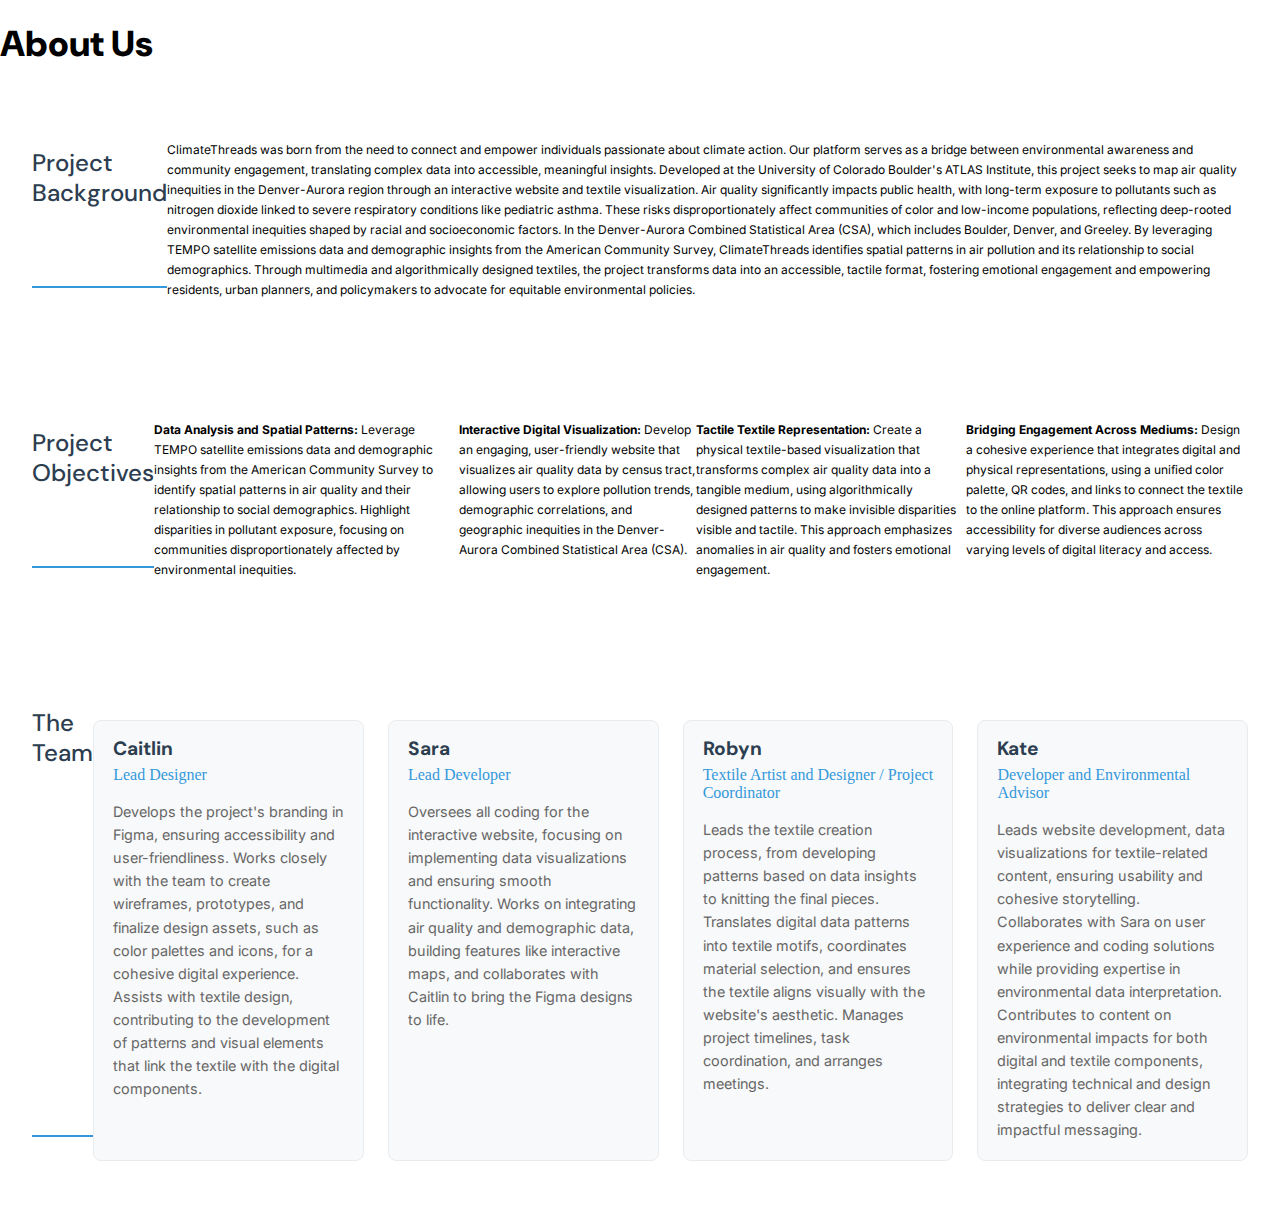
==== html/about.html @ 3f96eac7 "Updates WIP" ====
<!DOCTYPE html>
<html lang="en">
<head>
    <title>ClimateThreads - About</title>
    <link rel="stylesheet" href="../css/pagestyle.css">
    <link href="https://fonts.googleapis.com/css2?family=DM+Sans:wght@400;500;900&family=Inter:wght@400;700&display=swap" rel="stylesheet">

</head>
<body>
    <h1>About Us</h1>
    
    <section class="project-background">
        <h2>Project Background</h2>
        <p>ClimateThreads was born from the need to connect and empower individuals passionate about climate action. 
            Our platform serves as a bridge between environmental awareness and community engagement, translating complex
             data into accessible, meaningful insights. Developed at the University of Colorado Boulder's ATLAS Institute,
              this project seeks to map air quality inequities in the Denver-Aurora region through an interactive website
               and textile visualization. Air quality significantly impacts public health, with long-term exposure to pollutants 
               such as nitrogen dioxide linked to severe respiratory conditions like pediatric asthma. These risks 
               disproportionately affect communities of color and low-income populations, reflecting deep-rooted environmental
                inequities shaped by racial and socioeconomic factors. In the Denver-Aurora Combined Statistical Area (CSA),
                 which includes Boulder, Denver, and Greeley. By leveraging TEMPO satellite emissions data and demographic 
                 insights from the American Community Survey, ClimateThreads identifies spatial patterns in air pollution 
                 and its relationship to social demographics. Through multimedia and algorithmically designed textiles, 
                 the project transforms data into an accessible, tactile format, fostering emotional engagement and empowering
                  residents, urban planners, and policymakers to advocate for equitable environmental policies.</p>
    </section>

    <section class="project-objectives">
        <h2>Project Objectives</h2>
        <p><strong>Data Analysis and Spatial Patterns:</strong> Leverage TEMPO satellite emissions data and demographic insights from the American Community Survey to identify spatial patterns in air quality and their relationship to social demographics. Highlight disparities in pollutant exposure, focusing on communities disproportionately affected by environmental inequities.</p>
        <p><strong>Interactive Digital Visualization:</strong> Develop an engaging, user-friendly website that visualizes air quality data by census tract, allowing users to explore pollution trends, demographic correlations, and geographic inequities in the Denver-Aurora Combined Statistical Area (CSA).</p>
        <p><strong>Tactile Textile Representation:</strong> Create a physical textile-based visualization that transforms complex air quality data into a tangible medium, using algorithmically designed patterns to make invisible disparities visible and tactile. This approach emphasizes anomalies in air quality and fosters emotional engagement.</p>
        <p><strong>Bridging Engagement Across Mediums:</strong> Design a cohesive experience that integrates digital and physical representations, using a unified color palette, QR codes, and links to connect the textile to the online platform. This approach ensures accessibility for diverse audiences across varying levels of digital literacy and access.</p>
    </section>

    <section class="team">
        <h2>The Team</h2>
        <div class="team-members">
            <div class="member">
                <h3>Caitlin</h3>
                <h4>Lead Designer</h4>
                <p>Develops the project's branding in Figma, ensuring accessibility and user-friendliness. Works closely with the team to create wireframes, prototypes, and finalize design assets, such as color palettes and icons, for a cohesive digital experience. Assists with textile design, contributing to the development of patterns and visual elements that link the textile with the digital components.</p>
            </div>

            <div class="member">
                <h3>Sara</h3>
                <h4>Lead Developer</h4>
                <p>Oversees all coding for the interactive website, focusing on implementing data visualizations and ensuring smooth functionality. Works on integrating air quality and demographic data, building features like interactive maps, and collaborates with Caitlin to bring the Figma designs to life.</p>
            </div>

            <div class="member">
                <h3>Robyn</h3>
                <h4>Textile Artist and Designer / Project Coordinator</h4>
                <p>Leads the textile creation process, from developing patterns based on data insights to knitting the final pieces. Translates digital data patterns into textile motifs, coordinates material selection, and ensures the textile aligns visually with the website's aesthetic. Manages project timelines, task coordination, and arranges meetings.</p>
            </div>

            <div class="member">
                <h3>Kate</h3>
                <h4>Developer and Environmental Advisor</h4>
                <p>Leads website development, data visualizations for textile-related content, ensuring usability and cohesive storytelling. Collaborates with Sara on user experience and coding solutions while providing expertise in environmental data interpretation. Contributes to content on environmental impacts for both digital and textile components, integrating technical and design strategies to deliver clear and impactful messaging.</p>
            </div>
        </div>
    </section>
</body>
</html>
---- css/pagestyle.css ----
html {
    scroll-snap-type: y mandatory;
    overflow-x:hidden;
}
body {
    margin: 0;
    padding: 0;}

h1 {
    font: 36px/40px 'DM Sans';
    font-weight: 900;
}
h2 {
    font: 24px/30px 'DM Sans';
    font-weight: 500;
}
h3 {
    font: 18px/18px 'DM Sans';
    font-weight: 700;
}
p {
    font: 12px/20px 'Inter', sans-serif;
}
nav ul {
    list-style-type: none;
    padding: 0;
    margin: 0;
    background-color: #333;
    overflow: hidden;
}

nav li {
    float: left;
}

nav li a {
    display: block;
    color: white;
    text-align: center;
    padding: 14px 16px;
    text-decoration: none;
}

nav li a:hover {
    background-color: #111;
}

.active {
    background-color: #4CAF50;
}

.woven-container {
    display: flex;
    flex-wrap: wrap;
    width: 100%;
}
.woven-row {
    width: 100%;
    height: 50px; /* Adjust height as needed */
}

/* General section styling */
section {
    /* padding: 2rem;
    margin: 2rem 0; */
    box-sizing: border-box;
    scroll-snap-align: top;
}

h2 {
    color: #333;
    margin-bottom: 1.5rem;
}
#air-quality-map, #pattern-builder, #fabric-showcase {
    width: 100%;
    margin: 0 auto;
    scroll-snap-align: start;
}
.map-container iframe, .builder-container iframe {
    width: 100%;
    height: 100%;
}

/* Map Section */
.map-container {
    width: 100%;
    height: 100vh;
    background-color: #f0f0f0;
    border: 2px solid #ddd;
    border-radius: 8px;
}

.map-placeholder {
    width: 100%;
    height: 100%;
    display: flex;
    align-items: center;
    justify-content: center;
    font-size: 1.2rem;
    color: #666;
}

/* Pattern Builder Section */
.builder-container {
    display: flex;
    flex-direction: column;
    gap: 20px;
    justify-content: space-between;
    margin-top: 1rem;
}

.builder-component {
    background-color: #ffffff;
    border-radius: 8px;
    padding: 1rem;
    max-width: 50%;
    margin-bottom: 20px;
}



/* Showcase Section */
.showcase-grid {
    display: grid;
    grid-template-columns: repeat(auto-fit, minmax(250px, 1fr));
    gap: 20px;
    padding: 1rem;
}

.project-card {
    background-color: #fff;
    border-radius: 8px;
    padding: 1rem;
    text-align: center;
    min-height: 200px;
    display: flex;
    align-items: center;
    justify-content: center;
    box-shadow: 0 2px 4px rgba(0,0,0,0.1);
}

/* Responsive adjustments */
@media (max-width: 768px) {
    .builder-container {
        flex-direction: column;
    }
    
    .builder-component {
        margin-bottom: 1rem;
    }
    .page iframe {
        width: calc(100vw - 50px);
        overflow-x: hidden;
      }
}
.knit-sliders{
    width:100%

}

.slider-group {
    display: flex;
    flex-direction: column;
    align-items: center;
    gap: 0.5rem;
    height: 100%;
}

.slider-group label {
    font-weight: bold;
    color: #444;
}

.slider-with-ticks {
    position: relative;
    height: 100%;
    display: flex;
    align-items: center;
    padding: 0 0.5rem;
}


.ticks {
    display: flex;
    flex-direction: column;
    justify-content: space-between;
    height: 100%;
    position: absolute;
    left: 100%;
    top: 0;
    padding: 0;
}

.ticks span {
    font-size: 0.8rem;
    color: #666;
    transform: none;
    margin-left: 5px;
    position: relative;
}

.ticks span::before {
    content: '';
    position: absolute;
    right: 100%;
    top: 50%;
    width: 8px;
    height: 1px;
    background-color: #666;
    margin-right: 3px;
}

.slider-value {
    text-align: center;
    font-weight: bold;
    color: #4CAF50;
}

/* Add styling for the pattern container */
#knit-pattern-container {
    width: 100%;
    height: 100%;
    display: flex;
    justify-content: center;
    align-items: center;
}

/* About Page Styles */
section {
    max-width: 100%;
    margin: 2rem auto;
    padding: 2rem;
    background-color: #ffffff;
    border-radius: 8px;
    display: flex;
    flex-direction:row;
}

section h2 {
    color: #2c3e50;
    margin-bottom: 1.5rem;
    padding-bottom: 0.5rem;
    border-bottom: 2px solid #3498db;
}

/* Project Objectives List */
.project-objectives ul {
    list-style-type: none;
    padding-left: 0;
}

.project-objectives li {
    margin: 1rem 0;
    padding-left: 1.5rem;
    position: relative;
}

.project-objectives li:before {
    content: "•";
    color: #3498db;
    font-weight: bold;
    position: absolute;
    left: 0;
}

/* Team Section */
.team-members {
    display: grid;
    grid-template-columns: repeat(4, 1fr);
    gap: 1.5rem;
    margin-top: 2rem;
}

.member {
    background: #f8f9fa;
    padding: 1.2rem;
    border-radius: 8px;
    transition: transform 0.2s ease-in-out;
    border: 1px solid #e9ecef;
}

.member:hover {
    transform: translateY(-5px);
    box-shadow: 0 4px 8px rgba(0, 0, 0, 0.1);
}

.member h3 {
    color: #2c3e50;
    margin: 0 0 0.5rem 0;
    font-size: 1.2rem;
}

.member h4 {
    color: #3498db;
    margin: 0 0 1rem 0;
    font-size: 1rem;
    font-weight: 500;
}

.member p {
    color: #666;
    line-height: 1.6;
    margin: 0;
    font-size: 0.9rem;
}

/* Responsive Design */
@media (max-width: 1024px) {
    .team-members {
        grid-template-columns: repeat(2, 1fr);
    }
}

@media (max-width: 768px) {
    .team-members {
        grid-template-columns: 1fr;
    }
}


.logo-item img {
    vertical-align: middle;
}
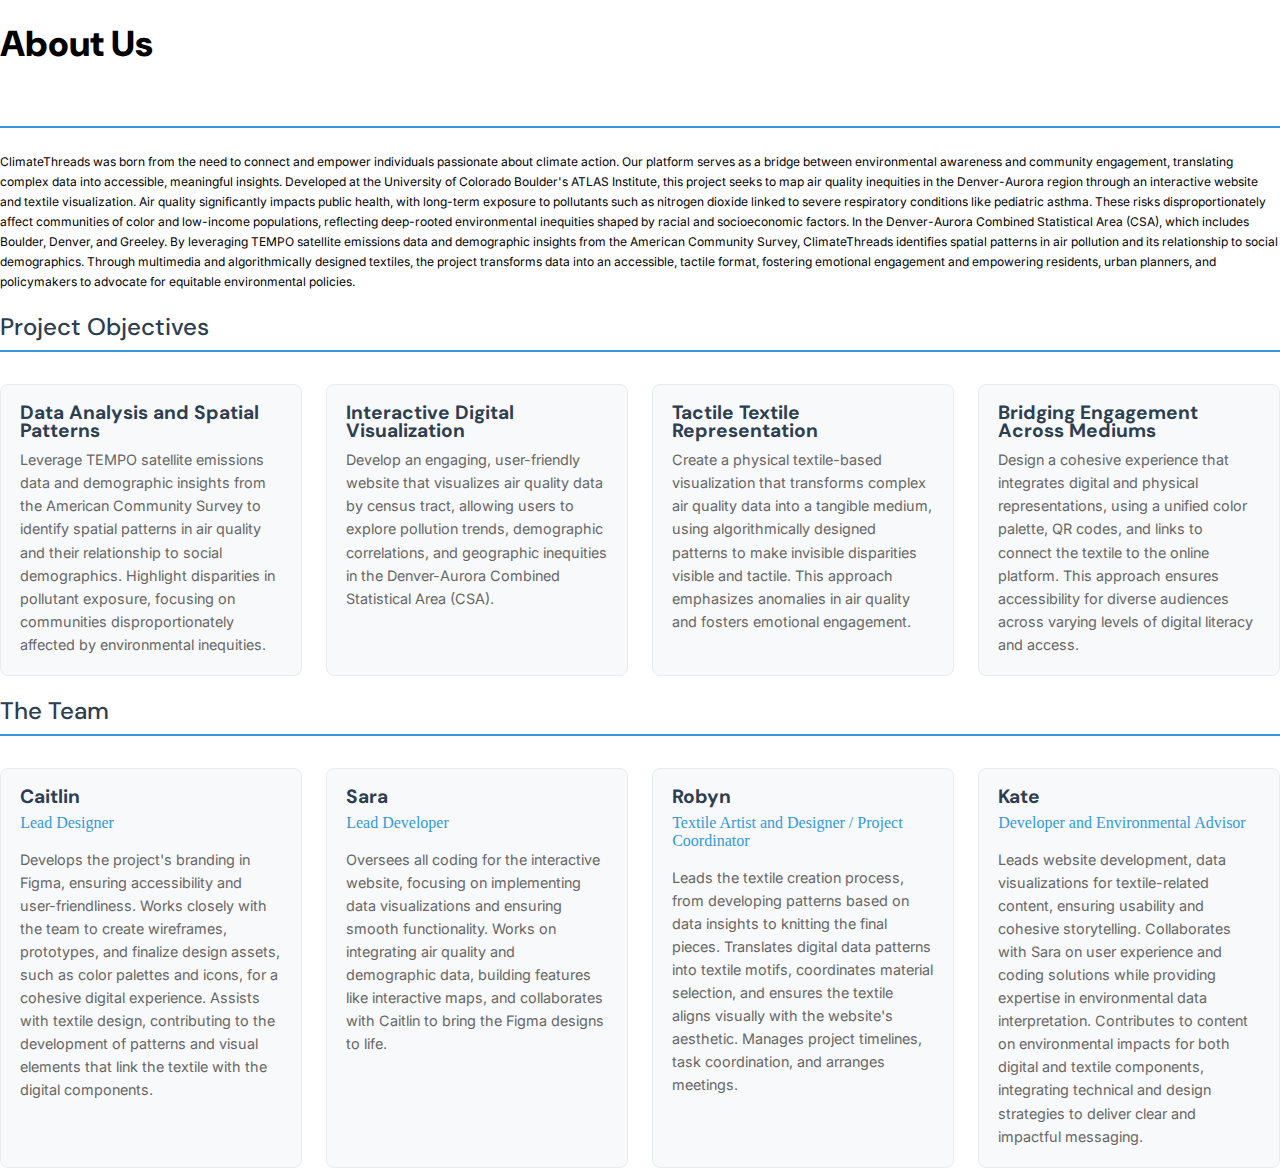
==== commit ca8cf188: "Change to match design" ====
--- a/html/about.html
+++ b/html/about.html
@@ -10,7 +10,7 @@
     <h1>About Us</h1>
     
     <section class="project-background">
-        <h2>Project Background</h2>
+        <h2 style="color:white">Project Background</h2>
         <p>ClimateThreads was born from the need to connect and empower individuals passionate about climate action. 
             Our platform serves as a bridge between environmental awareness and community engagement, translating complex
              data into accessible, meaningful insights. Developed at the University of Colorado Boulder's ATLAS Institute,
@@ -26,12 +26,26 @@
                   residents, urban planners, and policymakers to advocate for equitable environmental policies.</p>
     </section>
 
-    <section class="project-objectives">
+    <section class="team">
         <h2>Project Objectives</h2>
-        <p><strong>Data Analysis and Spatial Patterns:</strong> Leverage TEMPO satellite emissions data and demographic insights from the American Community Survey to identify spatial patterns in air quality and their relationship to social demographics. Highlight disparities in pollutant exposure, focusing on communities disproportionately affected by environmental inequities.</p>
-        <p><strong>Interactive Digital Visualization:</strong> Develop an engaging, user-friendly website that visualizes air quality data by census tract, allowing users to explore pollution trends, demographic correlations, and geographic inequities in the Denver-Aurora Combined Statistical Area (CSA).</p>
-        <p><strong>Tactile Textile Representation:</strong> Create a physical textile-based visualization that transforms complex air quality data into a tangible medium, using algorithmically designed patterns to make invisible disparities visible and tactile. This approach emphasizes anomalies in air quality and fosters emotional engagement.</p>
-        <p><strong>Bridging Engagement Across Mediums:</strong> Design a cohesive experience that integrates digital and physical representations, using a unified color palette, QR codes, and links to connect the textile to the online platform. This approach ensures accessibility for diverse audiences across varying levels of digital literacy and access.</p>
+        <div class="team-members">
+            <div class="member">
+                <h3>Data Analysis and Spatial Patterns</h3>
+                <p>Leverage TEMPO satellite emissions data and demographic insights from the American Community Survey to identify spatial patterns in air quality and their relationship to social demographics. Highlight disparities in pollutant exposure, focusing on communities disproportionately affected by environmental inequities.</p>
+            </div>
+            <div class="member">
+                <h3>Interactive Digital Visualization</h3>
+                <p>Develop an engaging, user-friendly website that visualizes air quality data by census tract, allowing users to explore pollution trends, demographic correlations, and geographic inequities in the Denver-Aurora Combined Statistical Area (CSA).</p>
+            </div>
+            <div class="member">
+                <h3>Tactile Textile Representation</h3>
+                <p>Create a physical textile-based visualization that transforms complex air quality data into a tangible medium, using algorithmically designed patterns to make invisible disparities visible and tactile. This approach emphasizes anomalies in air quality and fosters emotional engagement.</p>
+            </div>
+            <div class="member">
+                <h3>Bridging Engagement Across Mediums</h3>
+                <p>Design a cohesive experience that integrates digital and physical representations, using a unified color palette, QR codes, and links to connect the textile to the online platform. This approach ensures accessibility for diverse audiences across varying levels of digital literacy and access.</p>
+            </div>
+        </div>
     </section>
 
     <section class="team">
--- a/css/pagestyle.css
+++ b/css/pagestyle.css
@@ -60,11 +60,12 @@
 }
 
 /* General section styling */
-section {
+.section {
     /* padding: 2rem;
     margin: 2rem 0; */
     box-sizing: border-box;
-    scroll-snap-align: top;
+    scroll-snap-align: center;
+
 }
 
 h2 {
@@ -149,7 +150,6 @@
         margin-bottom: 1rem;
     }
     .page iframe {
-        width: calc(100vw - 50px);
         overflow-x: hidden;
       }
 }
@@ -216,24 +216,19 @@
     color: #4CAF50;
 }
 
-/* Add styling for the pattern container */
-#knit-pattern-container {
-    width: 100%;
-    height: 100%;
-    display: flex;
-    justify-content: center;
-    align-items: center;
-}
+
 
 /* About Page Styles */
-section {
+.section {
     max-width: 100%;
-    margin: 2rem auto;
-    padding: 2rem;
+    margin: 10px;
+    padding: 1rem;
     background-color: #ffffff;
     border-radius: 8px;
     display: flex;
     flex-direction:row;
+    border-radius: 5px;
+
 }
 
 section h2 {
@@ -253,6 +248,10 @@
     margin: 1rem 0;
     padding-left: 1.5rem;
     position: relative;
+}
+.project-background{
+    background-color: white;
+    border-radius:5px;
 }
 
 .project-objectives li:before {
@@ -304,6 +303,11 @@
     font-size: 0.9rem;
 }
 
+.mobile-logo{
+    max-width: 100vw;
+    max-height: 20%;
+    display:none;
+}
 /* Responsive Design */
 @media (max-width: 1024px) {
     .team-members {
@@ -315,9 +319,30 @@
     .team-members {
         grid-template-columns: 1fr;
     }
+    .mobile-logo{
+        display:block
+    }
 }
 
 
 .logo-item img {
     vertical-align: middle;
 }
+
+#badair{
+    position: absolute;
+    max-width: 100vw;
+    top: 30%;
+    left:50%;
+    transform: translate(-50%,-50%);
+    color: white;
+    font-size-adjust:calc(); 
+    /* TODO:adjust font size to size with resizing */
+}
+#sub-badair{
+    position: absolute;
+    top: 50%;
+    left:50%;
+    transform: translate(-50%,-50%);
+    color:white
+}